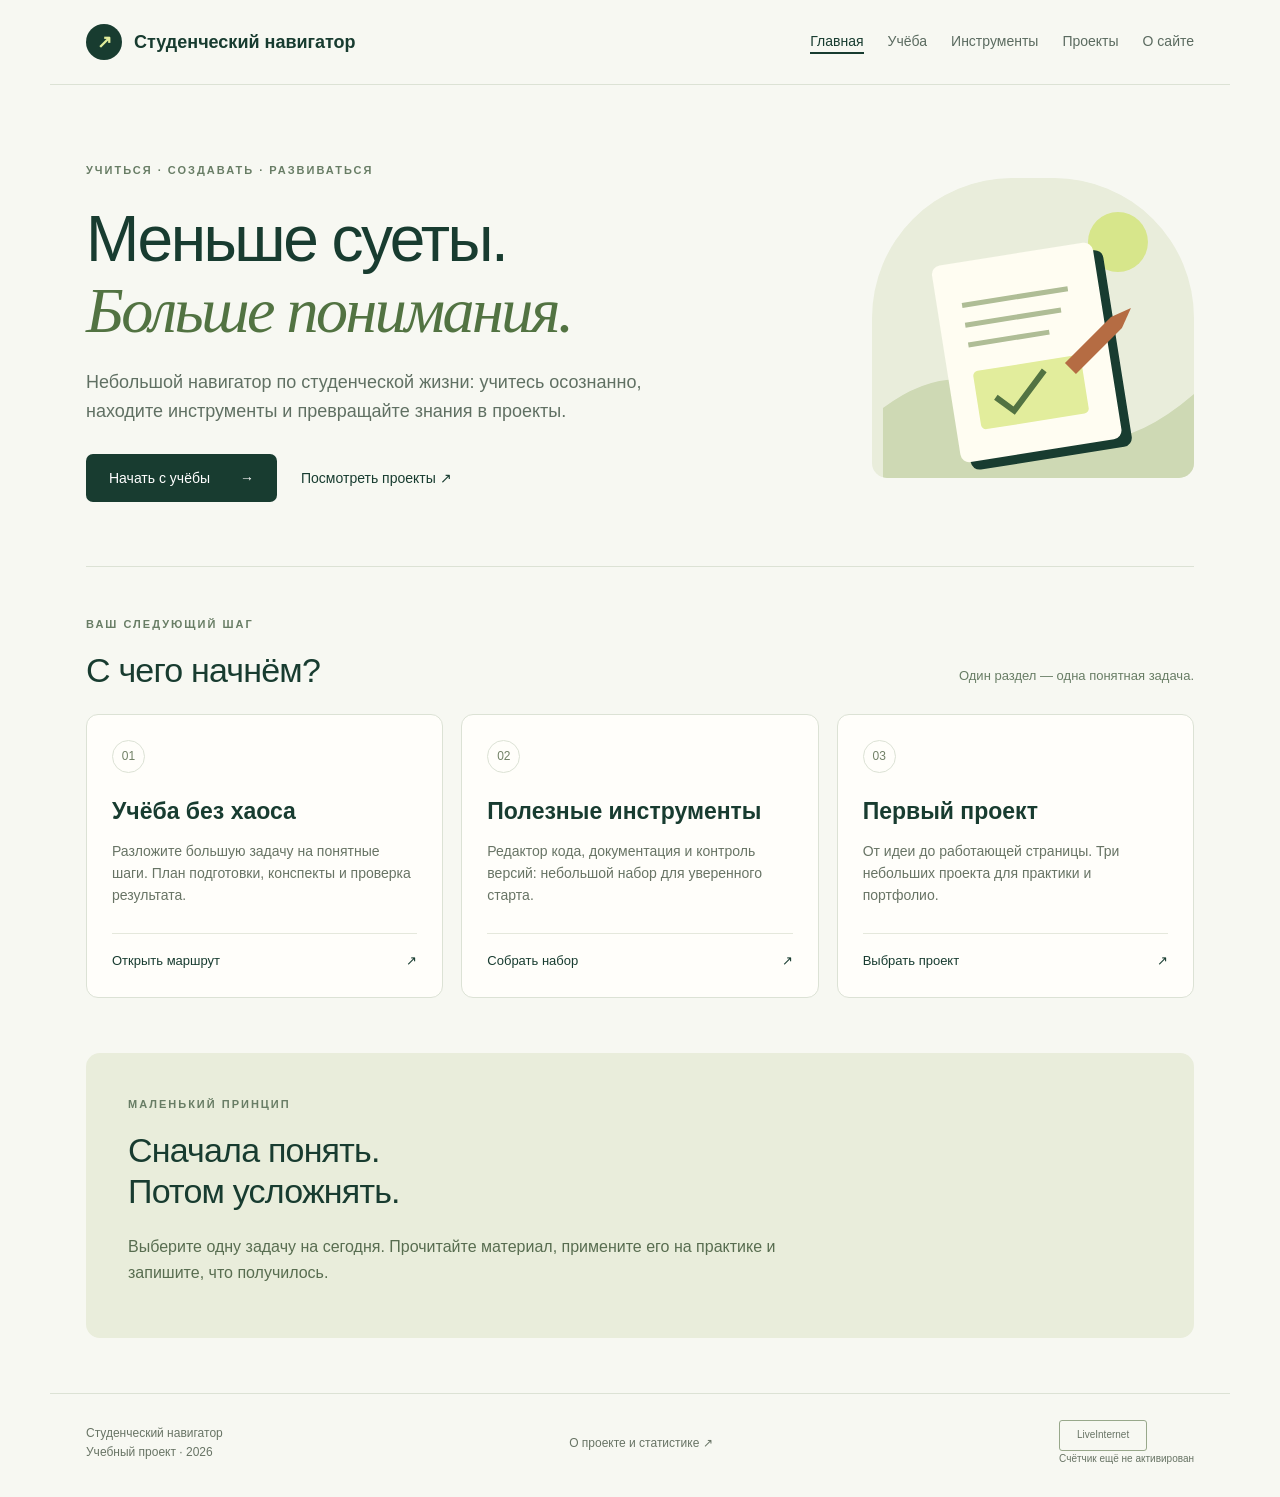
==== index.html @ 061aed6e "Create five-page student navigator for LiveInternet lab" ====
<!doctype html><html lang="ru"><head><meta charset="utf-8"><meta name="viewport" content="width=device-width,initial-scale=1"><meta name="description" content="Небольшой навигатор по студенческой жизни: учитесь осознанно, находите инструменты и превращайте знания в проекты."><title>Главная — Студенческий навигатор</title><link rel="stylesheet" href="styles.css"><script src="analytics-config.js" defer></script><script src="analytics.js" defer></script></head><body><a class="skip" href="#main">К содержанию</a><header><a class="brand" href="index.html"><span class="mark" aria-hidden="true">↗</span>Студенческий навигатор</a><nav aria-label="Основное меню"><a href="index.html" aria-current="page">Главная</a><a href="study.html">Учёба</a><a href="tools.html">Инструменты</a><a href="projects.html">Проекты</a><a href="about.html">О сайте</a></nav></header><main id="main"><section class="hero"><div><span class="eyebrow">УЧИТЬСЯ · СОЗДАВАТЬ · РАЗВИВАТЬСЯ</span><h1>Меньше суеты.<br><em>Больше понимания.</em></h1><p class="intro">Небольшой навигатор по студенческой жизни: учитесь осознанно, находите инструменты и превращайте знания в проекты.</p><div class="actions"><a class="button" href="study.html">Начать с учёбы <span aria-hidden="true">→</span></a><a class="quiet" href="projects.html">Посмотреть проекты ↗</a></div></div><div class="art" aria-hidden="true"><svg viewBox="0 0 300 300"><circle cx="235" cy="64" r="30" fill="#d7e68b"/><path d="M0 230 Q80 170 150 235 T320 208 V310 H0" fill="#ced9b4"/><g transform="translate(42 60) rotate(-9 100 100)"><rect x="27" y="24" width="163" height="199" rx="9" fill="#183c30"/><rect x="18" y="15" width="163" height="199" rx="9" fill="#fffdf2"/><path d="M43 58H150 M43 78H140 M43 98H125" stroke="#afbd96" stroke-width="5"/><rect x="43" y="125" width="109" height="59" rx="5" fill="#e2ed9c"/><path d="M62 154l16 16 36-35" fill="none" stroke="#527342" stroke-width="6"/></g><path d="M228 139l20-9-9 20-46 46-11-11z" fill="#b56c43"/></svg></div></section><section class="section"><div class="section-heading"><div><span class="eyebrow">ВАШ СЛЕДУЮЩИЙ ШАГ</span><h2>С чего начнём?</h2></div><p>Один раздел — одна понятная задача.</p></div><div class="grid"><article class="card"><span class="number">01</span><h3>Учёба без хаоса</h3><p>Разложите большую задачу на понятные шаги. План подготовки, конспекты и проверка результата.</p><a href="study.html">Открыть маршрут <span aria-hidden="true">↗</span></a></article><article class="card"><span class="number">02</span><h3>Полезные инструменты</h3><p>Редактор кода, документация и контроль версий: небольшой набор для уверенного старта.</p><a href="tools.html">Собрать набор <span aria-hidden="true">↗</span></a></article><article class="card"><span class="number">03</span><h3>Первый проект</h3><p>От идеи до работающей страницы. Три небольших проекта для практики и портфолио.</p><a href="projects.html">Выбрать проект <span aria-hidden="true">↗</span></a></article></div></section><section class="note"><span class="eyebrow">МАЛЕНЬКИЙ ПРИНЦИП</span><h2>Сначала понять.<br>Потом усложнять.</h2><p>Выберите одну задачу на сегодня. Прочитайте материал, примените его на практике и запишите, что получилось.</p></section></main><footer><span>Студенческий навигатор<br>Учебный проект · 2026</span><a href="about.html">О проекте и статистике ↗</a><div id="li-counter"><span class="counter-placeholder">LiveInternet</span><p class="counter-note">Счётчик ещё не активирован</p></div></footer></body></html>
---- styles.css ----
*{box-sizing:border-box}html{scroll-behavior:smooth}body{margin:0;background:#f7f8f2;color:#183c30;font-family:Arial,sans-serif;font-size:17px;line-height:1.6}a{color:inherit;text-underline-offset:5px}a:focus-visible,button:focus-visible,input:focus-visible{outline:3px solid #bc5a32;outline-offset:5px}.skip{position:absolute;top:-100px}.skip:focus{top:10px;background:white;padding:10px;z-index:10}header,main,footer{max-width:1180px;margin:auto;padding-left:36px;padding-right:36px}header{display:flex;align-items:center;justify-content:space-between;gap:25px;padding-top:24px;padding-bottom:24px;border-bottom:1px solid #dce2d5}.brand{font-size:18px;font-weight:700;text-decoration:none;display:flex;align-items:center;gap:12px}.mark{display:grid;place-items:center;width:36px;height:36px;background:#183c30;color:#e2ed9c;border-radius:50%}nav{display:flex;gap:24px;flex-wrap:wrap;font-size:14px}nav a{text-decoration:none;color:#5b6b60}nav a[aria-current]{color:#183c30;border-bottom:2px solid #183c30}.hero{padding:70px 0 64px;position:relative;display:grid;grid-template-columns:1.4fr .6fr;gap:35px;align-items:center}.eyebrow{font-size:11px;font-weight:bold;letter-spacing:2px;color:#687d65}h1{font-size:clamp(36px,5vw,66px);line-height:1.1;letter-spacing:-2.5px;font-weight:500;margin:22px 0}em{font-family:Georgia,serif;color:#527342;font-weight:normal}h2{font-size:34px;font-weight:500;line-height:1.2;letter-spacing:-.8px;margin:14px 0 23px}h3{font-size:23px;line-height:1.25;margin:24px 0 14px}.intro{max-width:610px;color:#607063;font-size:18px}.actions{display:flex;align-items:center;gap:24px;flex-wrap:wrap;margin-top:28px}.button{display:inline-flex;gap:30px;align-items:center;background:#183c30;color:white;padding:13px 23px;border-radius:7px;text-decoration:none;font-size:14px}.button:hover{background:#345b3b}.quiet{font-size:14px;text-decoration:none}.art{height:300px;position:relative;background:#e9eddb;border-radius:140px 140px 15px 15px;overflow:hidden;display:grid;place-items:center}.art svg{width:100%;height:100%}.section{border-top:1px solid #dce2d5;padding:42px 0 55px}.section-heading{display:flex;justify-content:space-between;align-items:end;gap:20px}.section-heading p{font-size:13px;color:#687d65;margin-bottom:27px}.grid{display:grid;grid-template-columns:repeat(3,1fr);gap:18px}.card{border:1px solid #dce2d5;border-radius:12px;padding:25px;background:#fffefa;display:flex;flex-direction:column}.number{color:#718166;font-size:12px;border:1px solid #dce2d5;border-radius:50%;width:33px;height:33px;display:grid;place-items:center}.card p{font-size:14px;color:#687465;margin:0 0 26px;flex:1}.card a{font-size:13px;text-decoration:none;border-top:1px solid #e5e8dc;padding-top:17px;display:flex;justify-content:space-between}.card:hover{border-color:#8c9f78}.note{background:#e9eddb;border-radius:14px;padding:36px 42px;margin:0 0 55px;max-width:100%}.note p{max-width:700px;color:#586d50;font-size:16px}.steps{display:grid;grid-template-columns:1fr 1fr;gap:22px}.steps article{background:#fffefa;border:1px solid #dce2d5;padding:24px;border-radius:10px}.steps p{font-size:15px;color:#607063}.checklist{display:grid;gap:12px}input{accent-color:#183c30;width:18px;height:18px;margin-right:12px}.small{font-size:12px!important}.prose{max-width:790px}.prose p{color:#607063}footer{border-top:1px solid #dce2d5;padding-top:26px;padding-bottom:30px;display:flex;justify-content:space-between;align-items:center;gap:20px;font-size:12px;color:#687465}.counter-note{font-size:10px;max-width:180px;margin:0}footer a{text-decoration:none}#li-counter img{display:block}.counter-placeholder{width:88px;height:31px;border:1px solid #98a88b;display:grid;place-items:center;font-size:10px;border-radius:3px} @media(max-width:760px){header{align-items:start;flex-direction:column}header,main,footer{padding-left:22px;padding-right:22px}nav{gap:17px}.hero{grid-template-columns:1fr;padding:40px 0}.art{display:none}.grid,.steps{grid-template-columns:1fr}.section-heading{display:block}.note{padding:26px}h1{letter-spacing:-1.2px}h2{font-size:29px}footer{align-items:start;flex-wrap:wrap}}
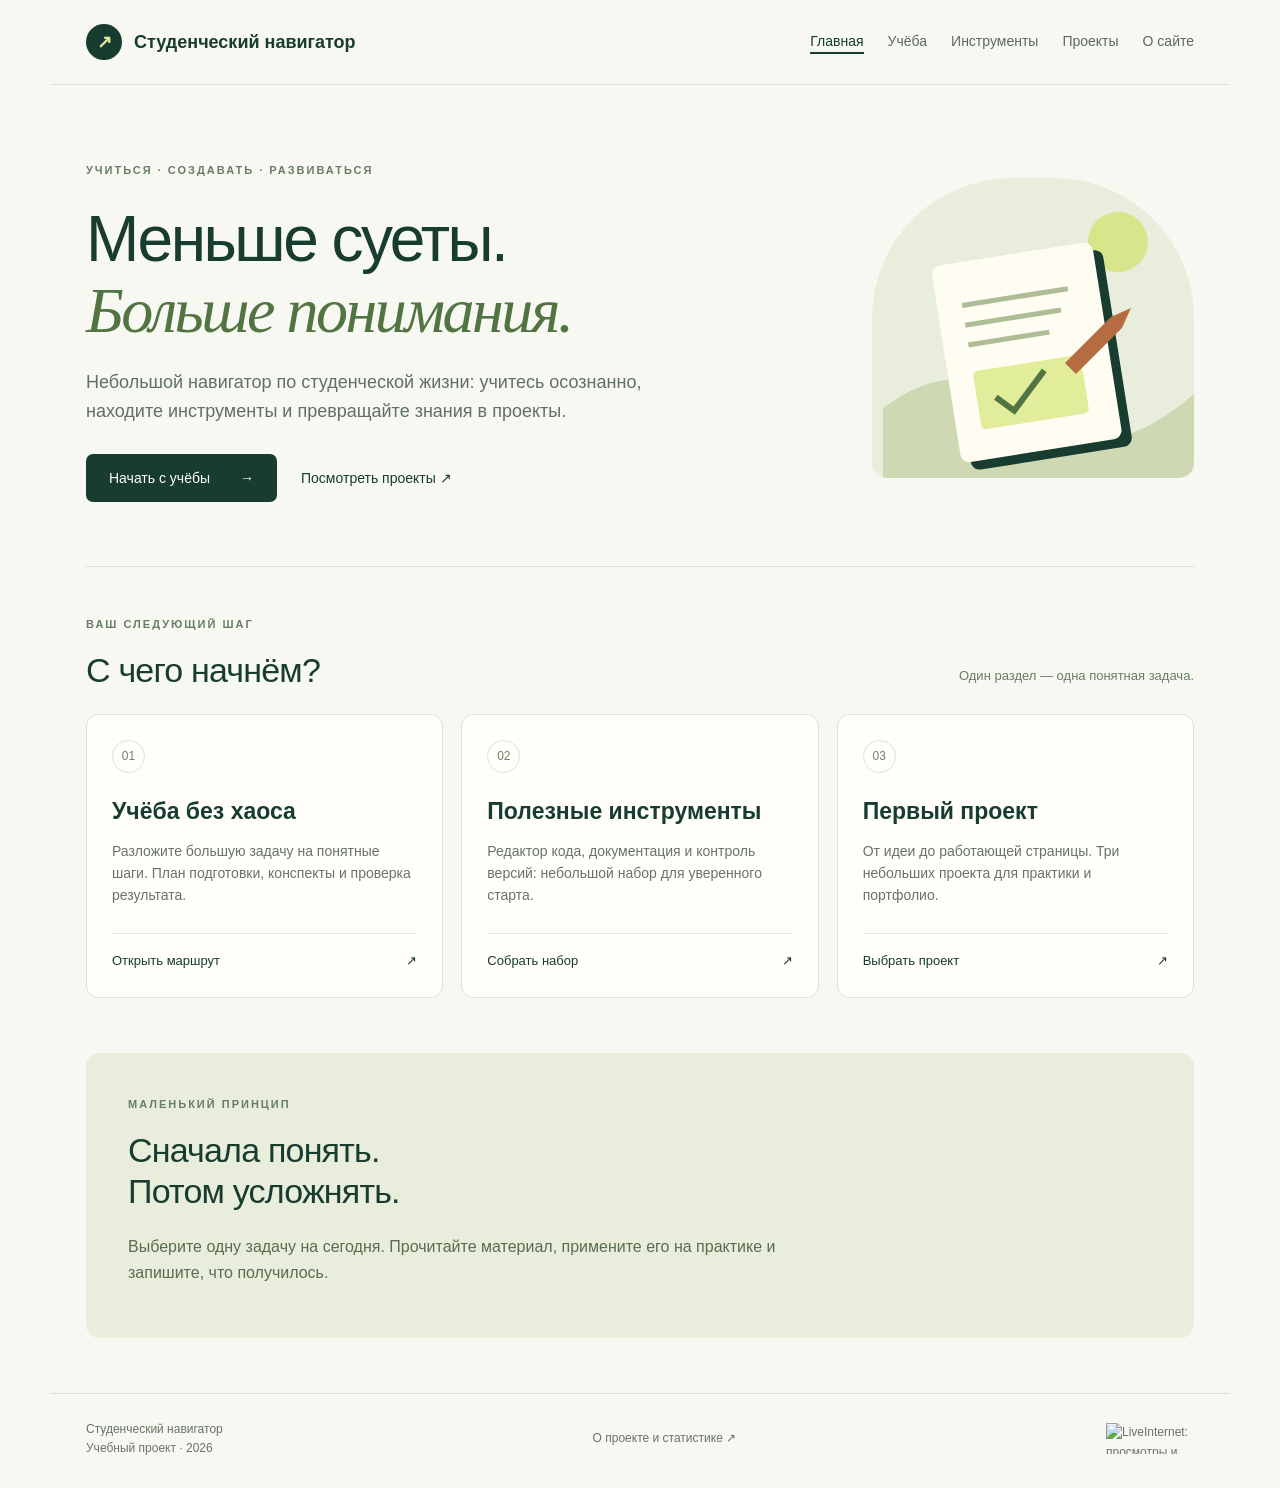
==== commit 34972dbf: "Install official LiveInternet named counter count1 on all five pages" ====
--- a/index.html
+++ b/index.html
@@ -1 +1,10 @@
-<!doctype html><html lang="ru"><head><meta charset="utf-8"><meta name="viewport" content="width=device-width,initial-scale=1"><meta name="description" content="Небольшой навигатор по студенческой жизни: учитесь осознанно, находите инструменты и превращайте знания в проекты."><title>Главная — Студенческий навигатор</title><link rel="stylesheet" href="styles.css"><script src="analytics-config.js" defer></script><script src="analytics.js" defer></script></head><body><a class="skip" href="#main">К содержанию</a><header><a class="brand" href="index.html"><span class="mark" aria-hidden="true">↗</span>Студенческий навигатор</a><nav aria-label="Основное меню"><a href="index.html" aria-current="page">Главная</a><a href="study.html">Учёба</a><a href="tools.html">Инструменты</a><a href="projects.html">Проекты</a><a href="about.html">О сайте</a></nav></header><main id="main"><section class="hero"><div><span class="eyebrow">УЧИТЬСЯ · СОЗДАВАТЬ · РАЗВИВАТЬСЯ</span><h1>Меньше суеты.<br><em>Больше понимания.</em></h1><p class="intro">Небольшой навигатор по студенческой жизни: учитесь осознанно, находите инструменты и превращайте знания в проекты.</p><div class="actions"><a class="button" href="study.html">Начать с учёбы <span aria-hidden="true">→</span></a><a class="quiet" href="projects.html">Посмотреть проекты ↗</a></div></div><div class="art" aria-hidden="true"><svg viewBox="0 0 300 300"><circle cx="235" cy="64" r="30" fill="#d7e68b"/><path d="M0 230 Q80 170 150 235 T320 208 V310 H0" fill="#ced9b4"/><g transform="translate(42 60) rotate(-9 100 100)"><rect x="27" y="24" width="163" height="199" rx="9" fill="#183c30"/><rect x="18" y="15" width="163" height="199" rx="9" fill="#fffdf2"/><path d="M43 58H150 M43 78H140 M43 98H125" stroke="#afbd96" stroke-width="5"/><rect x="43" y="125" width="109" height="59" rx="5" fill="#e2ed9c"/><path d="M62 154l16 16 36-35" fill="none" stroke="#527342" stroke-width="6"/></g><path d="M228 139l20-9-9 20-46 46-11-11z" fill="#b56c43"/></svg></div></section><section class="section"><div class="section-heading"><div><span class="eyebrow">ВАШ СЛЕДУЮЩИЙ ШАГ</span><h2>С чего начнём?</h2></div><p>Один раздел — одна понятная задача.</p></div><div class="grid"><article class="card"><span class="number">01</span><h3>Учёба без хаоса</h3><p>Разложите большую задачу на понятные шаги. План подготовки, конспекты и проверка результата.</p><a href="study.html">Открыть маршрут <span aria-hidden="true">↗</span></a></article><article class="card"><span class="number">02</span><h3>Полезные инструменты</h3><p>Редактор кода, документация и контроль версий: небольшой набор для уверенного старта.</p><a href="tools.html">Собрать набор <span aria-hidden="true">↗</span></a></article><article class="card"><span class="number">03</span><h3>Первый проект</h3><p>От идеи до работающей страницы. Три небольших проекта для практики и портфолио.</p><a href="projects.html">Выбрать проект <span aria-hidden="true">↗</span></a></article></div></section><section class="note"><span class="eyebrow">МАЛЕНЬКИЙ ПРИНЦИП</span><h2>Сначала понять.<br>Потом усложнять.</h2><p>Выберите одну задачу на сегодня. Прочитайте материал, примените его на практике и запишите, что получилось.</p></section></main><footer><span>Студенческий навигатор<br>Учебный проект · 2026</span><a href="about.html">О проекте и статистике ↗</a><div id="li-counter"><span class="counter-placeholder">LiveInternet</span><p class="counter-note">Счётчик ещё не активирован</p></div></footer></body></html>+<!doctype html><html lang="ru"><head><meta charset="utf-8"><meta name="viewport" content="width=device-width,initial-scale=1"><meta name="description" content="Небольшой навигатор по студенческой жизни: учитесь осознанно, находите инструменты и превращайте знания в проекты."><title>Главная — Студенческий навигатор</title><link rel="stylesheet" href="styles.css"></head><body><a class="skip" href="#main">К содержанию</a><header><a class="brand" href="index.html"><span class="mark" aria-hidden="true">↗</span>Студенческий навигатор</a><nav aria-label="Основное меню"><a href="index.html" aria-current="page">Главная</a><a href="study.html">Учёба</a><a href="tools.html">Инструменты</a><a href="projects.html">Проекты</a><a href="about.html">О сайте</a></nav></header><main id="main"><section class="hero"><div><span class="eyebrow">УЧИТЬСЯ · СОЗДАВАТЬ · РАЗВИВАТЬСЯ</span><h1>Меньше суеты.<br><em>Больше понимания.</em></h1><p class="intro">Небольшой навигатор по студенческой жизни: учитесь осознанно, находите инструменты и превращайте знания в проекты.</p><div class="actions"><a class="button" href="study.html">Начать с учёбы <span aria-hidden="true">→</span></a><a class="quiet" href="projects.html">Посмотреть проекты ↗</a></div></div><div class="art" aria-hidden="true"><svg viewBox="0 0 300 300"><circle cx="235" cy="64" r="30" fill="#d7e68b"/><path d="M0 230 Q80 170 150 235 T320 208 V310 H0" fill="#ced9b4"/><g transform="translate(42 60) rotate(-9 100 100)"><rect x="27" y="24" width="163" height="199" rx="9" fill="#183c30"/><rect x="18" y="15" width="163" height="199" rx="9" fill="#fffdf2"/><path d="M43 58H150 M43 78H140 M43 98H125" stroke="#afbd96" stroke-width="5"/><rect x="43" y="125" width="109" height="59" rx="5" fill="#e2ed9c"/><path d="M62 154l16 16 36-35" fill="none" stroke="#527342" stroke-width="6"/></g><path d="M228 139l20-9-9 20-46 46-11-11z" fill="#b56c43"/></svg></div></section><section class="section"><div class="section-heading"><div><span class="eyebrow">ВАШ СЛЕДУЮЩИЙ ШАГ</span><h2>С чего начнём?</h2></div><p>Один раздел — одна понятная задача.</p></div><div class="grid"><article class="card"><span class="number">01</span><h3>Учёба без хаоса</h3><p>Разложите большую задачу на понятные шаги. План подготовки, конспекты и проверка результата.</p><a href="study.html">Открыть маршрут <span aria-hidden="true">↗</span></a></article><article class="card"><span class="number">02</span><h3>Полезные инструменты</h3><p>Редактор кода, документация и контроль версий: небольшой набор для уверенного старта.</p><a href="tools.html">Собрать набор <span aria-hidden="true">↗</span></a></article><article class="card"><span class="number">03</span><h3>Первый проект</h3><p>От идеи до работающей страницы. Три небольших проекта для практики и портфолио.</p><a href="projects.html">Выбрать проект <span aria-hidden="true">↗</span></a></article></div></section><section class="note"><span class="eyebrow">МАЛЕНЬКИЙ ПРИНЦИП</span><h2>Сначала понять.<br>Потом усложнять.</h2><p>Выберите одну задачу на сегодня. Прочитайте материал, примените его на практике и запишите, что получилось.</p></section></main><footer><span>Студенческий навигатор<br>Учебный проект · 2026</span><a href="about.html">О проекте и статистике ↗</a><div id="li-counter"><!--LiveInternet counter--><a href="https://www.liveinternet.ru/click;count1"
+target="_blank" rel="noopener noreferrer"><img id="licntF3A2" width="88" height="31" style="border:0"
+title="LiveInternet: показано число просмотров и посетителей за 24 часа"
+src="[data-uri]"
+alt="LiveInternet: просмотры и посетители за 24 часа"/></a><script>(function(d,s){d.getElementById("licntF3A2").src=
+"https://counter.yadro.ru/hit;count1?t52.6;r"+escape(d.referrer)+
+((typeof(s)=="undefined")?"":";s"+s.width+"*"+s.height+"*"+
+(s.colorDepth?s.colorDepth:s.pixelDepth))+";u"+escape(d.URL)+
+";h"+escape(d.title.substring(0,150))+";"+Math.random()})
+(document,screen)</script><!--/LiveInternet--></div></footer></body></html>
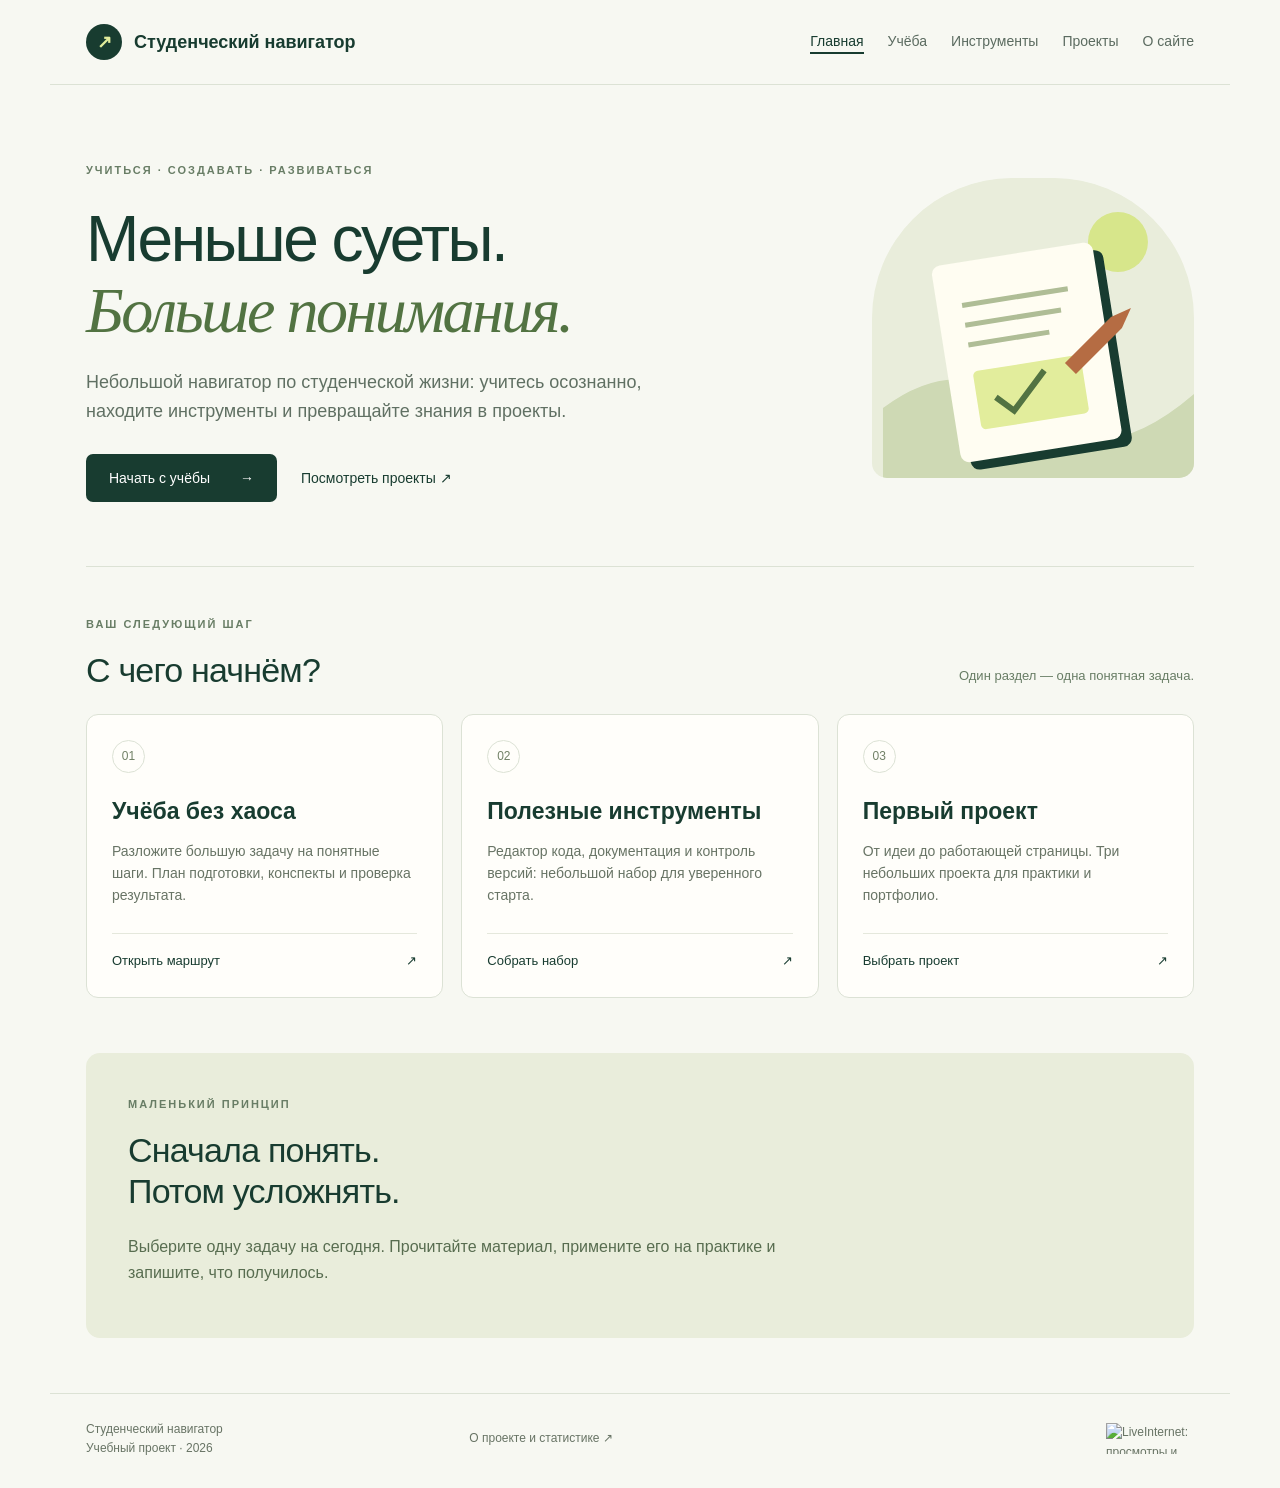
==== commit 3ff1c572: "Prepare Top100 block analytics and two custom lab4 events" ====
--- a/index.html
+++ b/index.html
@@ -1,4 +1,4 @@
-<!doctype html><html lang="ru"><head><meta charset="utf-8"><meta name="viewport" content="width=device-width,initial-scale=1"><meta name="description" content="Небольшой навигатор по студенческой жизни: учитесь осознанно, находите инструменты и превращайте знания в проекты."><title>Главная — Студенческий навигатор</title><link rel="stylesheet" href="styles.css"></head><body><a class="skip" href="#main">К содержанию</a><header><a class="brand" href="index.html"><span class="mark" aria-hidden="true">↗</span>Студенческий навигатор</a><nav aria-label="Основное меню"><a href="index.html" aria-current="page">Главная</a><a href="study.html">Учёба</a><a href="tools.html">Инструменты</a><a href="projects.html">Проекты</a><a href="about.html">О сайте</a></nav></header><main id="main"><section class="hero"><div><span class="eyebrow">УЧИТЬСЯ · СОЗДАВАТЬ · РАЗВИВАТЬСЯ</span><h1>Меньше суеты.<br><em>Больше понимания.</em></h1><p class="intro">Небольшой навигатор по студенческой жизни: учитесь осознанно, находите инструменты и превращайте знания в проекты.</p><div class="actions"><a class="button" href="study.html">Начать с учёбы <span aria-hidden="true">→</span></a><a class="quiet" href="projects.html">Посмотреть проекты ↗</a></div></div><div class="art" aria-hidden="true"><svg viewBox="0 0 300 300"><circle cx="235" cy="64" r="30" fill="#d7e68b"/><path d="M0 230 Q80 170 150 235 T320 208 V310 H0" fill="#ced9b4"/><g transform="translate(42 60) rotate(-9 100 100)"><rect x="27" y="24" width="163" height="199" rx="9" fill="#183c30"/><rect x="18" y="15" width="163" height="199" rx="9" fill="#fffdf2"/><path d="M43 58H150 M43 78H140 M43 98H125" stroke="#afbd96" stroke-width="5"/><rect x="43" y="125" width="109" height="59" rx="5" fill="#e2ed9c"/><path d="M62 154l16 16 36-35" fill="none" stroke="#527342" stroke-width="6"/></g><path d="M228 139l20-9-9 20-46 46-11-11z" fill="#b56c43"/></svg></div></section><section class="section"><div class="section-heading"><div><span class="eyebrow">ВАШ СЛЕДУЮЩИЙ ШАГ</span><h2>С чего начнём?</h2></div><p>Один раздел — одна понятная задача.</p></div><div class="grid"><article class="card"><span class="number">01</span><h3>Учёба без хаоса</h3><p>Разложите большую задачу на понятные шаги. План подготовки, конспекты и проверка результата.</p><a href="study.html">Открыть маршрут <span aria-hidden="true">↗</span></a></article><article class="card"><span class="number">02</span><h3>Полезные инструменты</h3><p>Редактор кода, документация и контроль версий: небольшой набор для уверенного старта.</p><a href="tools.html">Собрать набор <span aria-hidden="true">↗</span></a></article><article class="card"><span class="number">03</span><h3>Первый проект</h3><p>От идеи до работающей страницы. Три небольших проекта для практики и портфолио.</p><a href="projects.html">Выбрать проект <span aria-hidden="true">↗</span></a></article></div></section><section class="note"><span class="eyebrow">МАЛЕНЬКИЙ ПРИНЦИП</span><h2>Сначала понять.<br>Потом усложнять.</h2><p>Выберите одну задачу на сегодня. Прочитайте материал, примените его на практике и запишите, что получилось.</p></section></main><footer><span>Студенческий навигатор<br>Учебный проект · 2026</span><a href="about.html">О проекте и статистике ↗</a><div id="li-counter"><!--LiveInternet counter--><a href="https://www.liveinternet.ru/click;count1"
+<!doctype html><html lang="ru"><head><meta charset="utf-8"><meta name="viewport" content="width=device-width,initial-scale=1"><meta name="description" content="Небольшой навигатор по студенческой жизни: учитесь осознанно, находите инструменты и превращайте знания в проекты."><title>Главная — Студенческий навигатор</title><link rel="stylesheet" href="styles.css"><script src="top100-config.js" defer></script><script src="top100-init.js" defer></script><script src="top100-events.js" defer></script></head><body><a class="skip" href="#main">К содержанию</a><header><a class="brand" href="index.html"><span class="mark" aria-hidden="true">↗</span>Студенческий навигатор</a><nav aria-label="Основное меню" data-top100-block="navigation"><a href="index.html" aria-current="page">Главная</a><a href="study.html">Учёба</a><a href="tools.html">Инструменты</a><a href="projects.html">Проекты</a><a href="about.html">О сайте</a></nav></header><main id="main"><section class="hero" data-top100-block="hero"><div><span class="eyebrow">УЧИТЬСЯ · СОЗДАВАТЬ · РАЗВИВАТЬСЯ</span><h1>Меньше суеты.<br><em>Больше понимания.</em></h1><p class="intro">Небольшой навигатор по студенческой жизни: учитесь осознанно, находите инструменты и превращайте знания в проекты.</p><div class="actions"><a class="button" href="study.html" data-top100-event="study_cta_click">Начать с учёбы <span aria-hidden="true">→</span></a><a class="quiet" href="projects.html">Посмотреть проекты ↗</a></div></div><div class="art" aria-hidden="true"><svg viewBox="0 0 300 300"><circle cx="235" cy="64" r="30" fill="#d7e68b"/><path d="M0 230 Q80 170 150 235 T320 208 V310 H0" fill="#ced9b4"/><g transform="translate(42 60) rotate(-9 100 100)"><rect x="27" y="24" width="163" height="199" rx="9" fill="#183c30"/><rect x="18" y="15" width="163" height="199" rx="9" fill="#fffdf2"/><path d="M43 58H150 M43 78H140 M43 98H125" stroke="#afbd96" stroke-width="5"/><rect x="43" y="125" width="109" height="59" rx="5" fill="#e2ed9c"/><path d="M62 154l16 16 36-35" fill="none" stroke="#527342" stroke-width="6"/></g><path d="M228 139l20-9-9 20-46 46-11-11z" fill="#b56c43"/></svg></div></section><section class="section"><div class="section-heading"><div><span class="eyebrow">ВАШ СЛЕДУЮЩИЙ ШАГ</span><h2>С чего начнём?</h2></div><p>Один раздел — одна понятная задача.</p></div><div class="grid"><article class="card" data-top100-block="content-card"><span class="number">01</span><h3>Учёба без хаоса</h3><p>Разложите большую задачу на понятные шаги. План подготовки, конспекты и проверка результата.</p><a href="study.html">Открыть маршрут <span aria-hidden="true">↗</span></a></article><article class="card" data-top100-block="content-card"><span class="number">02</span><h3>Полезные инструменты</h3><p>Редактор кода, документация и контроль версий: небольшой набор для уверенного старта.</p><a href="tools.html">Собрать набор <span aria-hidden="true">↗</span></a></article><article class="card" data-top100-block="content-card"><span class="number">03</span><h3>Первый проект</h3><p>От идеи до работающей страницы. Три небольших проекта для практики и портфолио.</p><a href="projects.html">Выбрать проект <span aria-hidden="true">↗</span></a></article></div></section><section class="note"><span class="eyebrow">МАЛЕНЬКИЙ ПРИНЦИП</span><h2>Сначала понять.<br>Потом усложнять.</h2><p>Выберите одну задачу на сегодня. Прочитайте материал, примените его на практике и запишите, что получилось.</p></section></main><footer><span>Студенческий навигатор<br>Учебный проект · 2026</span><a href="about.html">О проекте и статистике ↗</a><div id="top100-widget" aria-label="Рамблер/топ-100"></div><div id="li-counter"><!--LiveInternet counter--><a href="https://www.liveinternet.ru/click;count1"
 target="_blank" rel="noopener noreferrer"><img id="licntF3A2" width="88" height="31" style="border:0"
 title="LiveInternet: показано число просмотров и посетителей за 24 часа"
 src="[data-uri]"
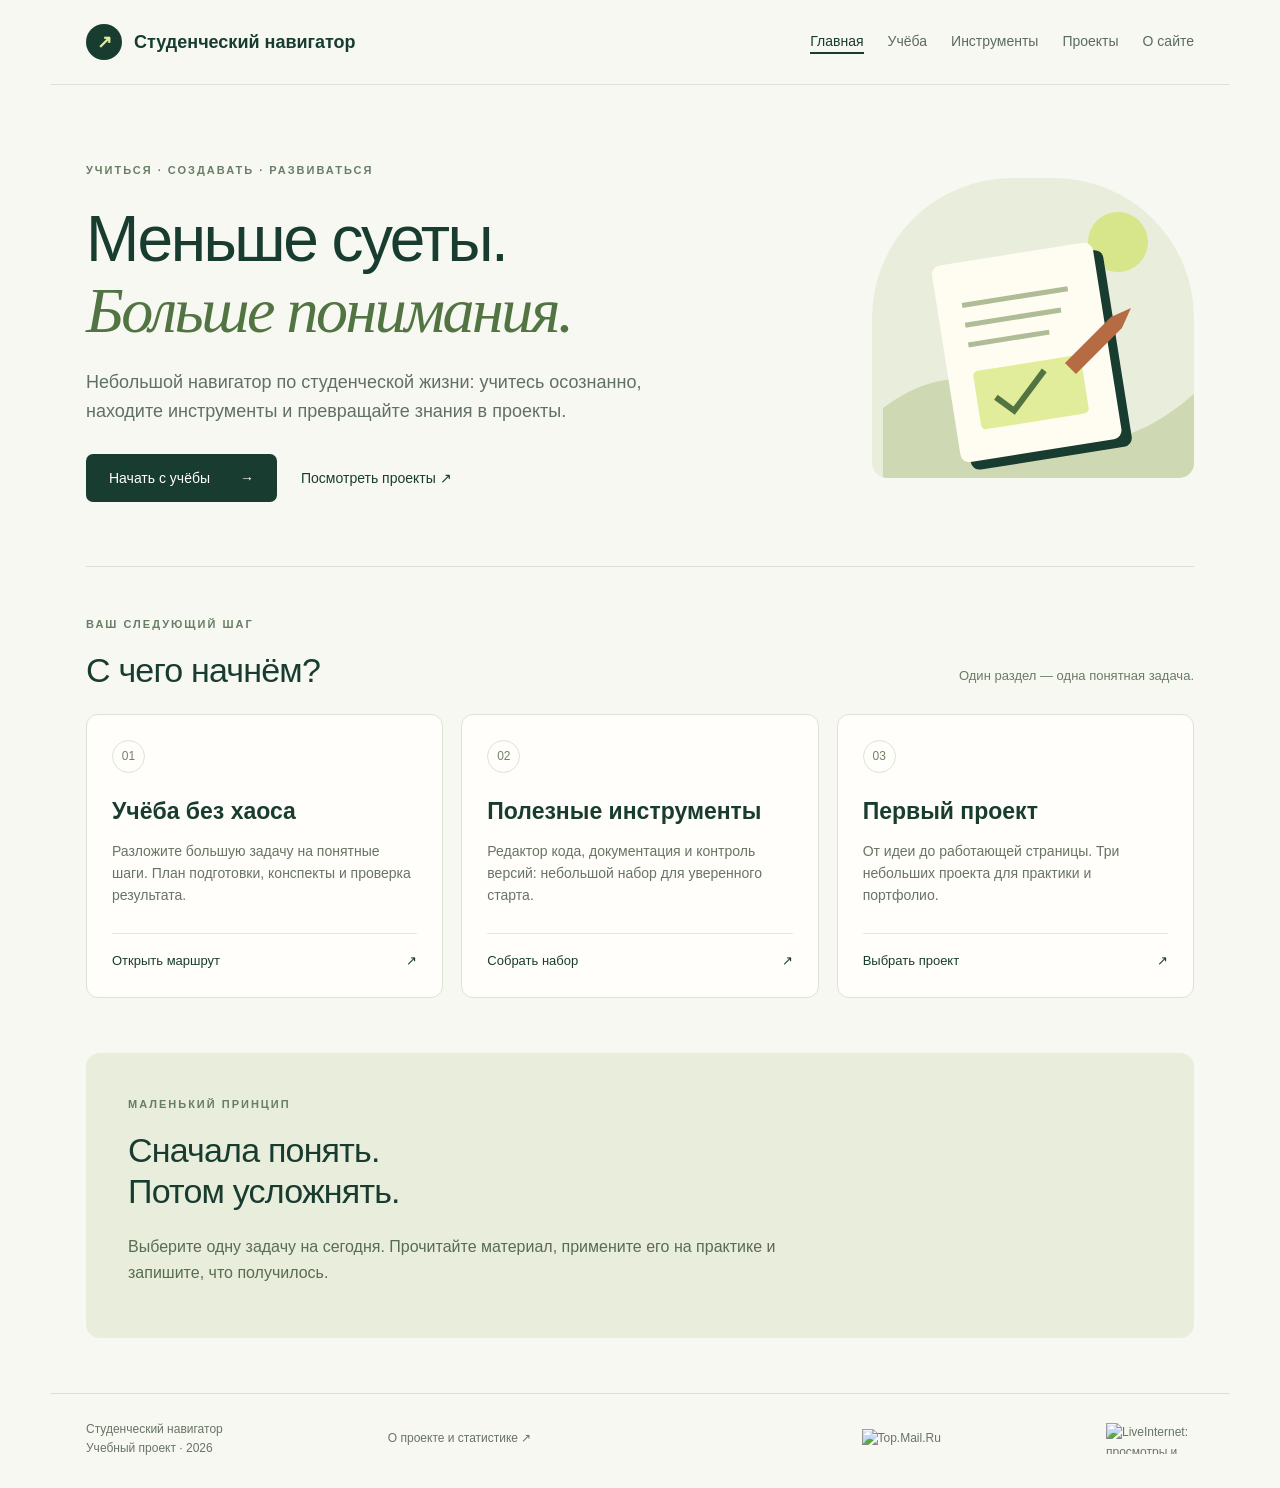
==== commit b30ebdca: "Install Mail.ru counter 3803739 and two study goals" ====
--- a/index.html
+++ b/index.html
@@ -1,4 +1,18 @@
-<!doctype html><html lang="ru"><head><meta charset="utf-8"><meta name="viewport" content="width=device-width,initial-scale=1"><meta name="description" content="Небольшой навигатор по студенческой жизни: учитесь осознанно, находите инструменты и превращайте знания в проекты."><title>Главная — Студенческий навигатор</title><link rel="stylesheet" href="styles.css"><script src="top100-config.js" defer></script><script src="top100-init.js" defer></script><script src="top100-events.js" defer></script></head><body><a class="skip" href="#main">К содержанию</a><header><a class="brand" href="index.html"><span class="mark" aria-hidden="true">↗</span>Студенческий навигатор</a><nav aria-label="Основное меню" data-top100-block="navigation"><a href="index.html" aria-current="page">Главная</a><a href="study.html">Учёба</a><a href="tools.html">Инструменты</a><a href="projects.html">Проекты</a><a href="about.html">О сайте</a></nav></header><main id="main"><section class="hero" data-top100-block="hero"><div><span class="eyebrow">УЧИТЬСЯ · СОЗДАВАТЬ · РАЗВИВАТЬСЯ</span><h1>Меньше суеты.<br><em>Больше понимания.</em></h1><p class="intro">Небольшой навигатор по студенческой жизни: учитесь осознанно, находите инструменты и превращайте знания в проекты.</p><div class="actions"><a class="button" href="study.html" data-top100-event="study_cta_click">Начать с учёбы <span aria-hidden="true">→</span></a><a class="quiet" href="projects.html">Посмотреть проекты ↗</a></div></div><div class="art" aria-hidden="true"><svg viewBox="0 0 300 300"><circle cx="235" cy="64" r="30" fill="#d7e68b"/><path d="M0 230 Q80 170 150 235 T320 208 V310 H0" fill="#ced9b4"/><g transform="translate(42 60) rotate(-9 100 100)"><rect x="27" y="24" width="163" height="199" rx="9" fill="#183c30"/><rect x="18" y="15" width="163" height="199" rx="9" fill="#fffdf2"/><path d="M43 58H150 M43 78H140 M43 98H125" stroke="#afbd96" stroke-width="5"/><rect x="43" y="125" width="109" height="59" rx="5" fill="#e2ed9c"/><path d="M62 154l16 16 36-35" fill="none" stroke="#527342" stroke-width="6"/></g><path d="M228 139l20-9-9 20-46 46-11-11z" fill="#b56c43"/></svg></div></section><section class="section"><div class="section-heading"><div><span class="eyebrow">ВАШ СЛЕДУЮЩИЙ ШАГ</span><h2>С чего начнём?</h2></div><p>Один раздел — одна понятная задача.</p></div><div class="grid"><article class="card" data-top100-block="content-card"><span class="number">01</span><h3>Учёба без хаоса</h3><p>Разложите большую задачу на понятные шаги. План подготовки, конспекты и проверка результата.</p><a href="study.html">Открыть маршрут <span aria-hidden="true">↗</span></a></article><article class="card" data-top100-block="content-card"><span class="number">02</span><h3>Полезные инструменты</h3><p>Редактор кода, документация и контроль версий: небольшой набор для уверенного старта.</p><a href="tools.html">Собрать набор <span aria-hidden="true">↗</span></a></article><article class="card" data-top100-block="content-card"><span class="number">03</span><h3>Первый проект</h3><p>От идеи до работающей страницы. Три небольших проекта для практики и портфолио.</p><a href="projects.html">Выбрать проект <span aria-hidden="true">↗</span></a></article></div></section><section class="note"><span class="eyebrow">МАЛЕНЬКИЙ ПРИНЦИП</span><h2>Сначала понять.<br>Потом усложнять.</h2><p>Выберите одну задачу на сегодня. Прочитайте материал, примените его на практике и запишите, что получилось.</p></section></main><footer><span>Студенческий навигатор<br>Учебный проект · 2026</span><a href="about.html">О проекте и статистике ↗</a><div id="top100-widget" aria-label="Рамблер/топ-100"></div><div id="li-counter"><!--LiveInternet counter--><a href="https://www.liveinternet.ru/click;count1"
+<!doctype html><html lang="ru"><head><meta charset="utf-8"><meta name="viewport" content="width=device-width,initial-scale=1"><meta name="description" content="Небольшой навигатор по студенческой жизни: учитесь осознанно, находите инструменты и превращайте знания в проекты."><title>Главная — Студенческий навигатор</title><link rel="stylesheet" href="styles.css"><script src="top100-config.js" defer></script><script src="top100-init.js" defer></script><script src="top100-events.js" defer></script><script type="text/javascript">
+var _tmr = window._tmr || (window._tmr = []);
+_tmr.push({id: "3803739", type: "pageView", start: (new Date()).getTime()});
+(function (d, w, id) {
+  if (d.getElementById(id)) return;
+  var ts = d.createElement("script"); ts.type = "text/javascript"; ts.async = true; ts.id = id;
+  ts.src = "https://top-fwz1.mail.ru/js/code.js";
+  var f = function () {var s = d.getElementsByTagName("script")[0]; s.parentNode.insertBefore(ts, s);};
+  if (w.opera == "[object Opera]") { d.addEventListener("DOMContentLoaded", f, false); } else { f(); }
+})(document, window, "tmr-code");
+</script><script src="mytracker-config.js" defer></script><script src="mytracker-events.js" defer></script></head><body><a class="skip" href="#main">К содержанию</a><header><a class="brand" href="index.html"><span class="mark" aria-hidden="true">↗</span>Студенческий навигатор</a><nav aria-label="Основное меню" data-top100-block="navigation"><a href="index.html" aria-current="page">Главная</a><a href="study.html">Учёба</a><a href="tools.html">Инструменты</a><a href="projects.html">Проекты</a><a href="about.html">О сайте</a></nav></header><main id="main"><section class="hero" data-top100-block="hero"><div><span class="eyebrow">УЧИТЬСЯ · СОЗДАВАТЬ · РАЗВИВАТЬСЯ</span><h1>Меньше суеты.<br><em>Больше понимания.</em></h1><p class="intro">Небольшой навигатор по студенческой жизни: учитесь осознанно, находите инструменты и превращайте знания в проекты.</p><div class="actions"><a class="button" href="study.html" data-top100-event="study_cta_click">Начать с учёбы <span aria-hidden="true">→</span></a><a class="quiet" href="projects.html">Посмотреть проекты ↗</a></div></div><div class="art" aria-hidden="true"><svg viewBox="0 0 300 300"><circle cx="235" cy="64" r="30" fill="#d7e68b"/><path d="M0 230 Q80 170 150 235 T320 208 V310 H0" fill="#ced9b4"/><g transform="translate(42 60) rotate(-9 100 100)"><rect x="27" y="24" width="163" height="199" rx="9" fill="#183c30"/><rect x="18" y="15" width="163" height="199" rx="9" fill="#fffdf2"/><path d="M43 58H150 M43 78H140 M43 98H125" stroke="#afbd96" stroke-width="5"/><rect x="43" y="125" width="109" height="59" rx="5" fill="#e2ed9c"/><path d="M62 154l16 16 36-35" fill="none" stroke="#527342" stroke-width="6"/></g><path d="M228 139l20-9-9 20-46 46-11-11z" fill="#b56c43"/></svg></div></section><section class="section"><div class="section-heading"><div><span class="eyebrow">ВАШ СЛЕДУЮЩИЙ ШАГ</span><h2>С чего начнём?</h2></div><p>Один раздел — одна понятная задача.</p></div><div class="grid"><article class="card" data-top100-block="content-card"><span class="number">01</span><h3>Учёба без хаоса</h3><p>Разложите большую задачу на понятные шаги. План подготовки, конспекты и проверка результата.</p><a href="study.html">Открыть маршрут <span aria-hidden="true">↗</span></a></article><article class="card" data-top100-block="content-card"><span class="number">02</span><h3>Полезные инструменты</h3><p>Редактор кода, документация и контроль версий: небольшой набор для уверенного старта.</p><a href="tools.html">Собрать набор <span aria-hidden="true">↗</span></a></article><article class="card" data-top100-block="content-card"><span class="number">03</span><h3>Первый проект</h3><p>От идеи до работающей страницы. Три небольших проекта для практики и портфолио.</p><a href="projects.html">Выбрать проект <span aria-hidden="true">↗</span></a></article></div></section><section class="note"><span class="eyebrow">МАЛЕНЬКИЙ ПРИНЦИП</span><h2>Сначала понять.<br>Потом усложнять.</h2><p>Выберите одну задачу на сегодня. Прочитайте материал, примените его на практике и запишите, что получилось.</p></section></main><footer><span>Студенческий навигатор<br>Учебный проект · 2026</span><a href="about.html">О проекте и статистике ↗</a><div id="top100-widget" aria-label="Рамблер/топ-100"></div><div id="mailru-logo"><!-- Top.Mail.Ru logo -->
+<a href="https://top-fwz1.mail.ru/jump?from=3803739">
+<img src="https://top-fwz1.mail.ru/counter?id=3803739;t=406;l=1" height="31" width="88" alt="Top.Mail.Ru" style="border:0;" /></a>
+<!-- /Top.Mail.Ru logo -->
+</div><div id="li-counter"><!--LiveInternet counter--><a href="https://www.liveinternet.ru/click;count1"
 target="_blank" rel="noopener noreferrer"><img id="licntF3A2" width="88" height="31" style="border:0"
 title="LiveInternet: показано число просмотров и посетителей за 24 часа"
 src="[data-uri]"
@@ -7,4 +21,4 @@
 ((typeof(s)=="undefined")?"":";s"+s.width+"*"+s.height+"*"+
 (s.colorDepth?s.colorDepth:s.pixelDepth))+";u"+escape(d.URL)+
 ";h"+escape(d.title.substring(0,150))+";"+Math.random()})
-(document,screen)</script><!--/LiveInternet--></div></footer></body></html>+(document,screen)</script><!--/LiveInternet--></div></footer><noscript><img src="https://counter.rambler.ru/top100.cnt?pid=7752951" alt="Топ-100" style="position:absolute;width:1px;height:1px;left:-9999px"></noscript><noscript><div><img src="https://top-fwz1.mail.ru/counter?id=3803739;js=na" style="position:absolute;left:-9999px;" alt="Top.Mail.Ru" /></div></noscript></body></html>
